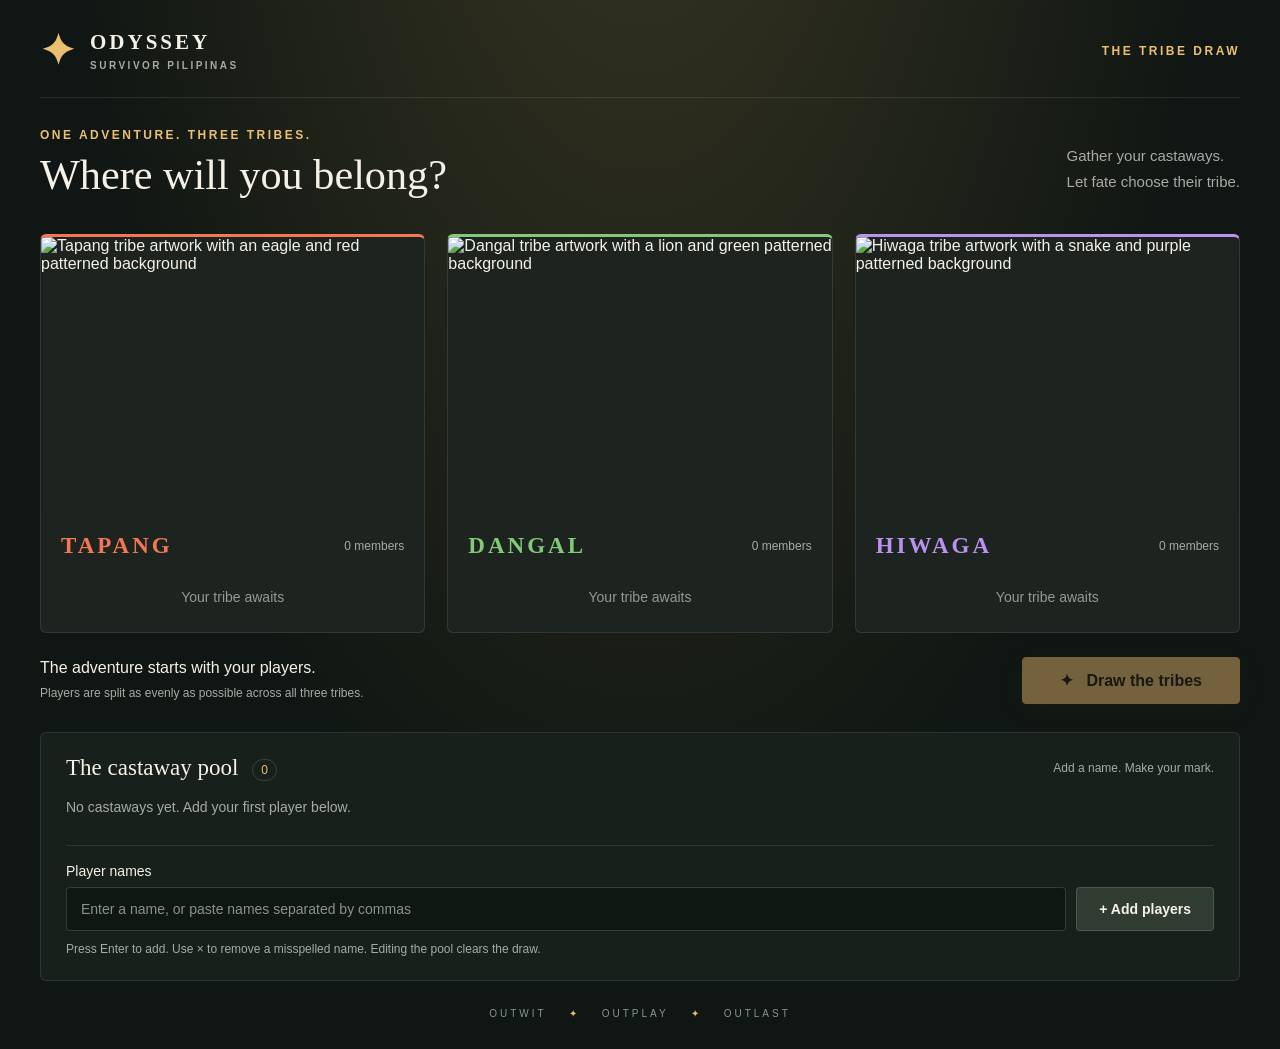
==== index.html @ 2c4ef394 "Add animated tribe allocator" ====
<!doctype html>
<html lang="en"><head><meta charset="utf-8"><meta name="viewport" content="width=device-width,initial-scale=1"><title>Odyssey • Tribe Draw</title><meta name="description" content="Gather your castaways and randomly draw three balanced Survivor tribes."><link rel="icon" href="data:image/svg+xml,%3Csvg xmlns='http://www.w3.org/2000/svg' viewBox='0 0 32 32'%3E%3Cpath fill='%23eabd66' d='m16 0 4 12 12 4-12 4-4 12-4-12L0 16l12-4z'/%3E%3C/svg%3E"><link rel="stylesheet" href="style.css"></head>
<body><main><header><div class="brand"><span class="compass">✦</span><div>ODYSSEY <span>SURVIVOR PILIPINAS</span></div></div><span class="edition">THE TRIBE DRAW</span></header>
<section class="intro"><div><p class="eyebrow">ONE ADVENTURE. THREE TRIBES.</p><h1>Where will you belong?</h1></div><p>Gather your castaways.<br>Let fate choose their tribe.</p></section>
<section class="tribes" aria-label="Tribes">
<article class="tribe tapang"><div class="art"><img src="assets/Tapang.jpg" alt="Tapang tribe artwork with an eagle and red patterned background"></div><div class="tribe-title"><h2>TAPANG</h2><span class="count" id="count-0">0 members</span></div><ol id="team-0"></ol><p class="empty">Your tribe awaits</p></article>
<article class="tribe dangal"><div class="art"><img src="assets/Dangal.jpg" alt="Dangal tribe artwork with a lion and green patterned background"></div><div class="tribe-title"><h2>DANGAL</h2><span class="count" id="count-1">0 members</span></div><ol id="team-1"></ol><p class="empty">Your tribe awaits</p></article>
<article class="tribe hiwaga"><div class="art"><img src="assets/Hiwaga.jpg" alt="Hiwaga tribe artwork with a snake and purple patterned background"></div><div class="tribe-title"><h2>HIWAGA</h2><span class="count" id="count-2">0 members</span></div><ol id="team-2"></ol><p class="empty">Your tribe awaits</p></article>
</section>
<section class="draw-bar"><div><p id="status" role="status" aria-live="polite">The adventure starts with your players.</p><small id="balance">Players are split as evenly as possible across all three tribes.</small></div><button id="draw" class="gold" disabled><span>✦</span> Draw the tribes</button></section>
<section class="pool"><div class="pool-heading"><h2>The castaway pool <span id="pool-count">0</span></h2><span>Add a name. Make your mark.</span></div><div id="players" aria-label="Player pool"><p class="pool-empty">No castaways yet. Add your first player below.</p></div><form id="entry"><label for="name">Player names</label><div class="entry-row"><input id="name" autocomplete="off" placeholder="Enter a name, or paste names separated by commas" maxlength="10000"><button type="submit" id="add">+ Add players</button></div><small>Press Enter to add. Use × to remove a misspelled name. Editing the pool clears the draw.</small></form></section>
<footer>OUTWIT <span>✦</span> OUTPLAY <span>✦</span> OUTLAST</footer></main><div id="sparks" aria-hidden="true"></div><script src="app.js"></script></body></html>
---- style.css ----
:root{color-scheme:dark;--gold:#ebbf70;--muted:#a9aaa3;--line:#ffffff18}*{box-sizing:border-box}body{margin:0;background:radial-gradient(ellipse at 50% -35%,#3a3823 0,transparent 65%),#101613;color:#f5f1e6;font-family:Segoe UI,Arial,sans-serif}main{max-width:1280px;margin:auto;padding:26px 40px}header{display:flex;align-items:center;justify-content:space-between;border-bottom:1px solid var(--line);padding-bottom:22px}.brand{display:flex;align-items:center;gap:12px;font-family:Georgia,serif;font-weight:bold;letter-spacing:3px;font-size:21px}.brand span:not(.compass){display:block;font-family:Segoe UI,sans-serif;font-size:10px;letter-spacing:2.5px;margin-top:5px;color:var(--muted)}.compass{font-size:42px;color:var(--gold)}.edition,.eyebrow{font-size:12px;letter-spacing:2.5px;color:var(--gold);font-weight:600}.intro{display:flex;align-items:center;justify-content:space-between;padding:30px 0 25px}.intro h1{font:normal clamp(28px,3.3vw,44px)/1.15 Georgia,serif;margin:9px 0}.intro>p{color:var(--muted);font-size:15px;line-height:1.7}.eyebrow{margin:0}.tribes{display:grid;grid-template-columns:repeat(3,minmax(0,1fr));gap:22px}.tribe{--accent:#f47754;background:#1d2420;border:1px solid var(--line);border-top:3px solid var(--accent);border-radius:6px;overflow:hidden;transition:box-shadow .3s}.dangal{--accent:#82ca78}.hiwaga{--accent:#ba93ee}.art{height:255px;overflow:hidden;position:relative}.art img{display:block;width:100%;height:auto}.art:after{content:"";position:absolute;inset:0;background:linear-gradient(transparent 70%,#1d2420)}.tribe-title{display:flex;justify-content:space-between;align-items:center;padding:16px 20px 4px;gap:8px}.tribe h2{font-family:Georgia,serif;letter-spacing:3px;font-size:23px;margin:0;color:var(--accent)}.count{font-size:12px;color:var(--muted);white-space:nowrap}.tribe ol{list-style:none;margin:0;padding:10px 20px;counter-reset:member}.tribe li{counter-increment:member;padding:10px 0;border-bottom:1px solid var(--line);font-size:16px;overflow-wrap:anywhere;animation:reveal .5s ease-out}.tribe li:before{content:counter(member,decimal-leading-zero);font-size:11px;color:var(--accent);margin-right:12px}.empty{text-align:center;color:#929a92;font-size:14px;margin:6px 0 27px}.tribe ol:not(:empty)+.empty{display:none}.draw-bar{display:flex;align-items:center;justify-content:space-between;gap:20px;padding:24px 0 28px}.draw-bar p{margin:0 0 6px;font-size:16px}.draw-bar small,form small{color:var(--muted);font-size:12px;line-height:1.5}button{font:600 14px Segoe UI,sans-serif;cursor:pointer;border:1px solid #ffffff25;border-radius:4px;padding:13px 22px;color:#f5f1e6;background:#303b32;transition:filter .2s,transform .2s}button:hover:not(:disabled){filter:brightness(1.16);transform:translateY(-1px)}button:disabled{opacity:.45;cursor:not-allowed}.gold{background:var(--gold);color:#211b0f;border-color:var(--gold);font-size:16px;min-width:218px;box-shadow:0 5px 24px #eabd6610}.gold span{margin-right:9px}.pool{border:1px solid var(--line);background:#18201b;border-radius:6px;padding:22px 25px}.pool-heading{display:flex;justify-content:space-between;align-items:center;gap:12px}.pool h2{font:normal 23px Georgia,serif;margin:0}.pool h2 span{display:inline-block;vertical-align:middle;font:12px Segoe UI,sans-serif;padding:3px 8px;border:1px solid #ffffff25;border-radius:20px;margin-left:8px;color:var(--gold)}.pool-heading>span{font-size:12px;color:var(--muted)}#players{display:flex;flex-wrap:wrap;gap:8px;padding:18px 0;min-height:64px}.pool-empty{font-size:14px;color:var(--muted);margin:0}.chip{display:inline-flex;align-items:center;gap:12px;background:#273329;border:1px solid #ffffff15;border-radius:4px;padding:5px 7px 5px 12px;max-width:100%;overflow-wrap:anywhere;font-size:14px}.chip button{border:none;background:transparent;padding:2px 6px;font-size:20px;color:#b8c0b9}form{border-top:1px solid var(--line);padding-top:17px}label{display:block;font-size:14px;margin-bottom:8px}.entry-row{display:flex;gap:10px;margin-bottom:8px}input{flex:1;min-width:0;background:#0f1712;border:1px solid #ffffff28;border-radius:4px;font:16px Segoe UI,sans-serif;color:white;padding:12px 14px}input::placeholder{color:#88948b;font-size:14px}:focus-visible{outline:2px solid var(--gold);outline-offset:3px}footer{display:flex;justify-content:center;gap:22px;padding:27px 0 4px;font-size:10px;letter-spacing:3px;color:#8a958c}footer span{color:var(--gold)}.active-tribe{box-shadow:0 0 32px color-mix(in srgb,var(--accent) 40%,transparent)}#sparks{position:fixed;inset:0;pointer-events:none;overflow:hidden}.spark{position:absolute;top:-20px;width:6px;height:12px;animation:fall 1.9s ease-in forwards}@keyframes reveal{from{opacity:0;transform:translateY(-12px)}to{opacity:1;transform:translateY(0)}}@keyframes fall{to{transform:translateY(105vh) rotate(650deg);opacity:0}}@media(min-width:1100px){.art{height:280px}}@media(max-width:750px){main{padding:20px}.tribes{gap:10px}.art{height:180px}.tribe-title{padding:12px 10px 4px;display:block}.tribe h2{font-size:19px}.count{display:block;margin-top:5px}.tribe ol{padding:10px}.intro>p,.edition{display:none}.draw-bar{align-items:stretch;flex-direction:column}.pool-heading>span{display:none}.pool{padding:18px}.entry-row{flex-direction:column}}@media(max-width:480px){.tribes{grid-template-columns:1fr}.art{height:250px}.art img{margin-top:-5%}.tribe-title{display:flex}.tribe ol:empty{padding:3px}.empty{margin:8px 0 18px}.intro{padding:25px 0}.brand{font-size:18px}}@media(prefers-reduced-motion:reduce){*,*:before,*:after{animation:none!important;transition:none!important}}
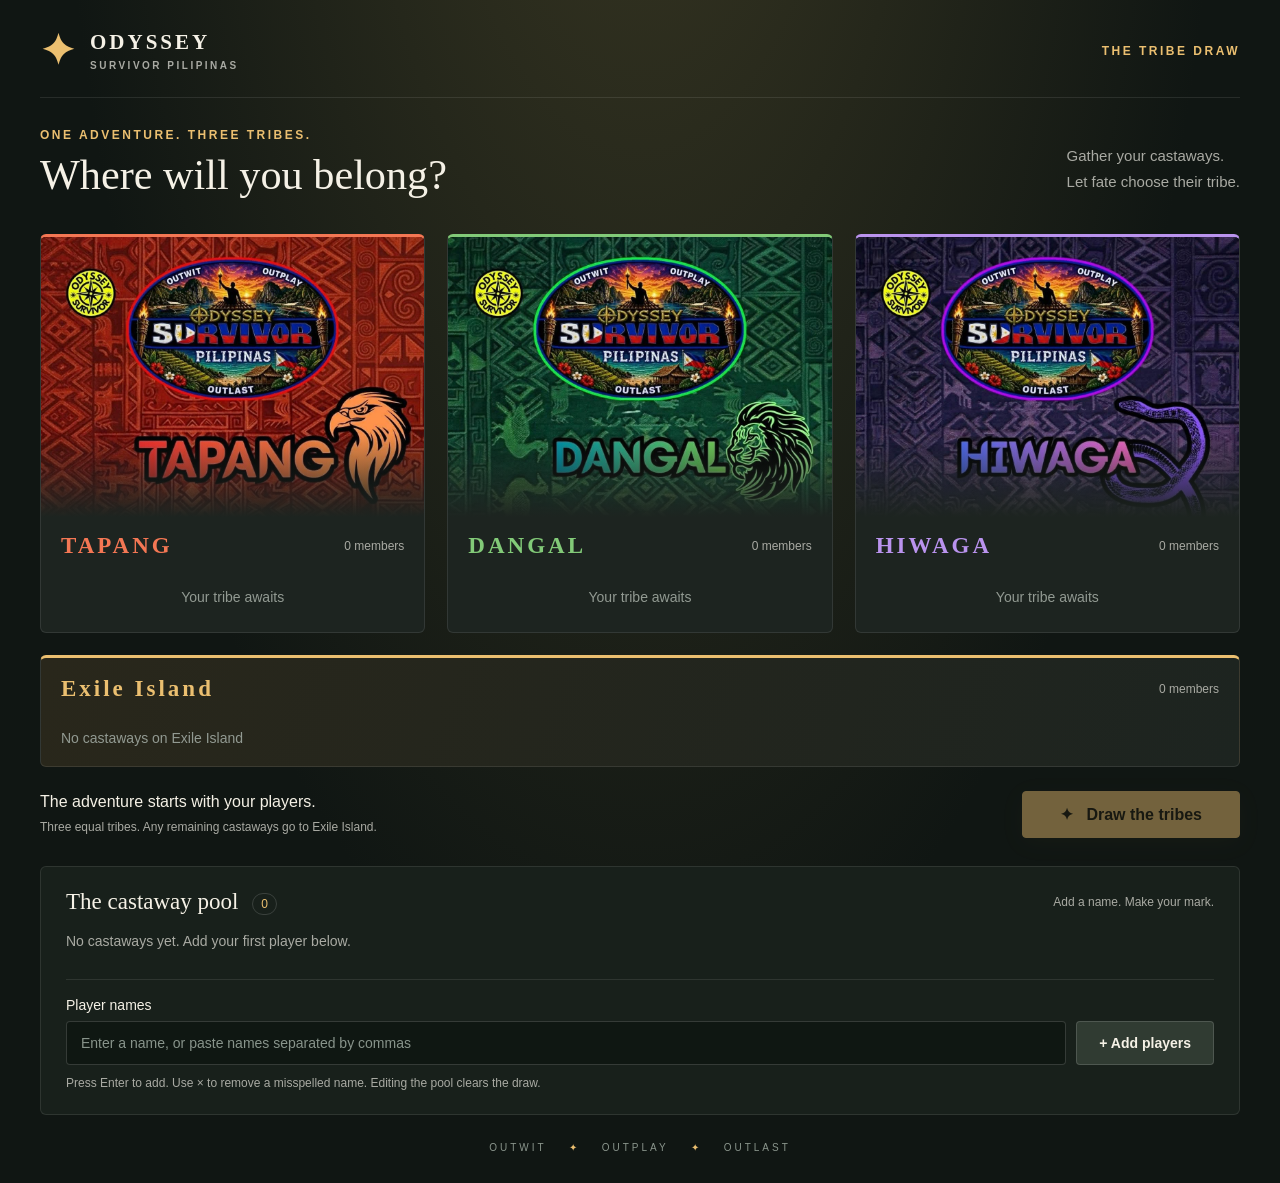
==== commit 68c3e639: "Keep tribes equal and send remaining players to Exile Island" ====
--- a/index.html
+++ b/index.html
@@ -7,6 +7,8 @@
 <article class="tribe dangal"><div class="art"><img src="assets/Dangal.jpg" alt="Dangal tribe artwork with a lion and green patterned background"></div><div class="tribe-title"><h2>DANGAL</h2><span class="count" id="count-1">0 members</span></div><ol id="team-1"></ol><p class="empty">Your tribe awaits</p></article>
 <article class="tribe hiwaga"><div class="art"><img src="assets/Hiwaga.jpg" alt="Hiwaga tribe artwork with a snake and purple patterned background"></div><div class="tribe-title"><h2>HIWAGA</h2><span class="count" id="count-2">0 members</span></div><ol id="team-2"></ol><p class="empty">Your tribe awaits</p></article>
 </section>
-<section class="draw-bar"><div><p id="status" role="status" aria-live="polite">The adventure starts with your players.</p><small id="balance">Players are split as evenly as possible across all three tribes.</small></div><button id="draw" class="gold" disabled><span>✦</span> Draw the tribes</button></section>
+<section class="tribe exile" aria-label="Exile Island"><div class="tribe-title"><h2>Exile Island</h2><span class="count" id="count-3">0 members</span></div><ol id="team-3"></ol><p class="empty">No castaways on Exile Island</p></section>
+<section class="draw-bar"><div><p id="status" role="status" aria-live="polite">The adventure starts with your players.</p><small id="balance">Three equal tribes. Any remaining castaways go to Exile Island.</small></div><button id="draw" class="gold" disabled><span>✦</span> Draw the tribes</button></section>
 <section class="pool"><div class="pool-heading"><h2>The castaway pool <span id="pool-count">0</span></h2><span>Add a name. Make your mark.</span></div><div id="players" aria-label="Player pool"><p class="pool-empty">No castaways yet. Add your first player below.</p></div><form id="entry"><label for="name">Player names</label><div class="entry-row"><input id="name" autocomplete="off" placeholder="Enter a name, or paste names separated by commas" maxlength="10000"><button type="submit" id="add">+ Add players</button></div><small>Press Enter to add. Use × to remove a misspelled name. Editing the pool clears the draw.</small></form></section>
 <footer>OUTWIT <span>✦</span> OUTPLAY <span>✦</span> OUTLAST</footer></main><div id="sparks" aria-hidden="true"></div><script src="app.js"></script></body></html>
+
--- a/style.css
+++ b/style.css
@@ -1 +1,2 @@
 :root{color-scheme:dark;--gold:#ebbf70;--muted:#a9aaa3;--line:#ffffff18}*{box-sizing:border-box}body{margin:0;background:radial-gradient(ellipse at 50% -35%,#3a3823 0,transparent 65%),#101613;color:#f5f1e6;font-family:Segoe UI,Arial,sans-serif}main{max-width:1280px;margin:auto;padding:26px 40px}header{display:flex;align-items:center;justify-content:space-between;border-bottom:1px solid var(--line);padding-bottom:22px}.brand{display:flex;align-items:center;gap:12px;font-family:Georgia,serif;font-weight:bold;letter-spacing:3px;font-size:21px}.brand span:not(.compass){display:block;font-family:Segoe UI,sans-serif;font-size:10px;letter-spacing:2.5px;margin-top:5px;color:var(--muted)}.compass{font-size:42px;color:var(--gold)}.edition,.eyebrow{font-size:12px;letter-spacing:2.5px;color:var(--gold);font-weight:600}.intro{display:flex;align-items:center;justify-content:space-between;padding:30px 0 25px}.intro h1{font:normal clamp(28px,3.3vw,44px)/1.15 Georgia,serif;margin:9px 0}.intro>p{color:var(--muted);font-size:15px;line-height:1.7}.eyebrow{margin:0}.tribes{display:grid;grid-template-columns:repeat(3,minmax(0,1fr));gap:22px}.tribe{--accent:#f47754;background:#1d2420;border:1px solid var(--line);border-top:3px solid var(--accent);border-radius:6px;overflow:hidden;transition:box-shadow .3s}.dangal{--accent:#82ca78}.hiwaga{--accent:#ba93ee}.art{height:255px;overflow:hidden;position:relative}.art img{display:block;width:100%;height:auto}.art:after{content:"";position:absolute;inset:0;background:linear-gradient(transparent 70%,#1d2420)}.tribe-title{display:flex;justify-content:space-between;align-items:center;padding:16px 20px 4px;gap:8px}.tribe h2{font-family:Georgia,serif;letter-spacing:3px;font-size:23px;margin:0;color:var(--accent)}.count{font-size:12px;color:var(--muted);white-space:nowrap}.tribe ol{list-style:none;margin:0;padding:10px 20px;counter-reset:member}.tribe li{counter-increment:member;padding:10px 0;border-bottom:1px solid var(--line);font-size:16px;overflow-wrap:anywhere;animation:reveal .5s ease-out}.tribe li:before{content:counter(member,decimal-leading-zero);font-size:11px;color:var(--accent);margin-right:12px}.empty{text-align:center;color:#929a92;font-size:14px;margin:6px 0 27px}.tribe ol:not(:empty)+.empty{display:none}.draw-bar{display:flex;align-items:center;justify-content:space-between;gap:20px;padding:24px 0 28px}.draw-bar p{margin:0 0 6px;font-size:16px}.draw-bar small,form small{color:var(--muted);font-size:12px;line-height:1.5}button{font:600 14px Segoe UI,sans-serif;cursor:pointer;border:1px solid #ffffff25;border-radius:4px;padding:13px 22px;color:#f5f1e6;background:#303b32;transition:filter .2s,transform .2s}button:hover:not(:disabled){filter:brightness(1.16);transform:translateY(-1px)}button:disabled{opacity:.45;cursor:not-allowed}.gold{background:var(--gold);color:#211b0f;border-color:var(--gold);font-size:16px;min-width:218px;box-shadow:0 5px 24px #eabd6610}.gold span{margin-right:9px}.pool{border:1px solid var(--line);background:#18201b;border-radius:6px;padding:22px 25px}.pool-heading{display:flex;justify-content:space-between;align-items:center;gap:12px}.pool h2{font:normal 23px Georgia,serif;margin:0}.pool h2 span{display:inline-block;vertical-align:middle;font:12px Segoe UI,sans-serif;padding:3px 8px;border:1px solid #ffffff25;border-radius:20px;margin-left:8px;color:var(--gold)}.pool-heading>span{font-size:12px;color:var(--muted)}#players{display:flex;flex-wrap:wrap;gap:8px;padding:18px 0;min-height:64px}.pool-empty{font-size:14px;color:var(--muted);margin:0}.chip{display:inline-flex;align-items:center;gap:12px;background:#273329;border:1px solid #ffffff15;border-radius:4px;padding:5px 7px 5px 12px;max-width:100%;overflow-wrap:anywhere;font-size:14px}.chip button{border:none;background:transparent;padding:2px 6px;font-size:20px;color:#b8c0b9}form{border-top:1px solid var(--line);padding-top:17px}label{display:block;font-size:14px;margin-bottom:8px}.entry-row{display:flex;gap:10px;margin-bottom:8px}input{flex:1;min-width:0;background:#0f1712;border:1px solid #ffffff28;border-radius:4px;font:16px Segoe UI,sans-serif;color:white;padding:12px 14px}input::placeholder{color:#88948b;font-size:14px}:focus-visible{outline:2px solid var(--gold);outline-offset:3px}footer{display:flex;justify-content:center;gap:22px;padding:27px 0 4px;font-size:10px;letter-spacing:3px;color:#8a958c}footer span{color:var(--gold)}.active-tribe{box-shadow:0 0 32px color-mix(in srgb,var(--accent) 40%,transparent)}#sparks{position:fixed;inset:0;pointer-events:none;overflow:hidden}.spark{position:absolute;top:-20px;width:6px;height:12px;animation:fall 1.9s ease-in forwards}@keyframes reveal{from{opacity:0;transform:translateY(-12px)}to{opacity:1;transform:translateY(0)}}@keyframes fall{to{transform:translateY(105vh) rotate(650deg);opacity:0}}@media(min-width:1100px){.art{height:280px}}@media(max-width:750px){main{padding:20px}.tribes{gap:10px}.art{height:180px}.tribe-title{padding:12px 10px 4px;display:block}.tribe h2{font-size:19px}.count{display:block;margin-top:5px}.tribe ol{padding:10px}.intro>p,.edition{display:none}.draw-bar{align-items:stretch;flex-direction:column}.pool-heading>span{display:none}.pool{padding:18px}.entry-row{flex-direction:column}}@media(max-width:480px){.tribes{grid-template-columns:1fr}.art{height:250px}.art img{margin-top:-5%}.tribe-title{display:flex}.tribe ol:empty{padding:3px}.empty{margin:8px 0 18px}.intro{padding:25px 0}.brand{font-size:18px}}@media(prefers-reduced-motion:reduce){*,*:before,*:after{animation:none!important;transition:none!important}}
+.exile{--accent:var(--gold);margin-top:22px;background:linear-gradient(110deg,#29271b,#1d2420)}.exile .tribe-title{padding-top:18px}.exile .empty{text-align:left;margin:4px 20px 20px}.exile ol:not(:empty){padding-bottom:20px}
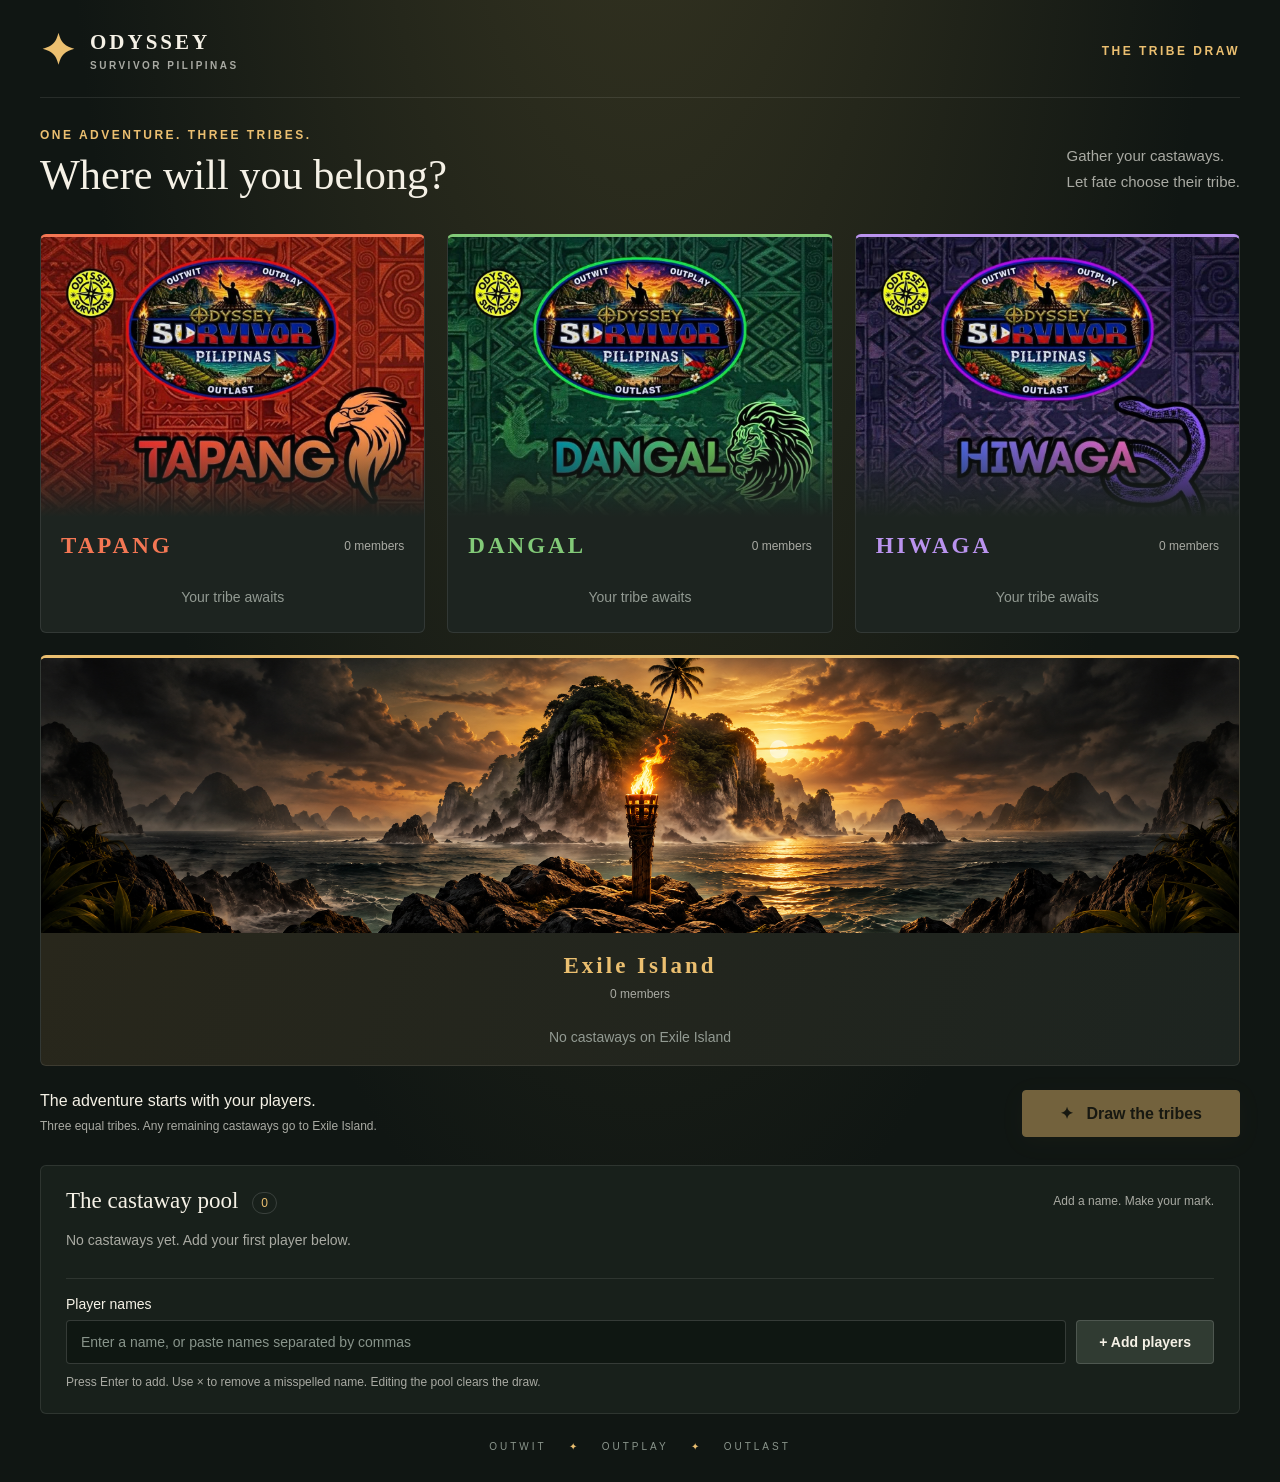
==== commit 5a982aab: "Center Exile Island text and display island banner" ====
--- a/index.html
+++ b/index.html
@@ -7,8 +7,9 @@
 <article class="tribe dangal"><div class="art"><img src="assets/Dangal.jpg" alt="Dangal tribe artwork with a lion and green patterned background"></div><div class="tribe-title"><h2>DANGAL</h2><span class="count" id="count-1">0 members</span></div><ol id="team-1"></ol><p class="empty">Your tribe awaits</p></article>
 <article class="tribe hiwaga"><div class="art"><img src="assets/Hiwaga.jpg" alt="Hiwaga tribe artwork with a snake and purple patterned background"></div><div class="tribe-title"><h2>HIWAGA</h2><span class="count" id="count-2">0 members</span></div><ol id="team-2"></ol><p class="empty">Your tribe awaits</p></article>
 </section>
-<section class="tribe exile" aria-label="Exile Island"><div class="tribe-title"><h2>Exile Island</h2><span class="count" id="count-3">0 members</span></div><ol id="team-3"></ol><p class="empty">No castaways on Exile Island</p></section>
+<section class="tribe exile" aria-label="Exile Island"><img class="exile-art" src="assets/Exile-Island.png" alt="A solitary torch and remote tropical island at an amber sunset, framed by gold geometric patterns"><div class="tribe-title"><h2>Exile Island</h2><span class="count" id="count-3">0 members</span></div><ol id="team-3"></ol><p class="empty">No castaways on Exile Island</p></section>
 <section class="draw-bar"><div><p id="status" role="status" aria-live="polite">The adventure starts with your players.</p><small id="balance">Three equal tribes. Any remaining castaways go to Exile Island.</small></div><button id="draw" class="gold" disabled><span>✦</span> Draw the tribes</button></section>
 <section class="pool"><div class="pool-heading"><h2>The castaway pool <span id="pool-count">0</span></h2><span>Add a name. Make your mark.</span></div><div id="players" aria-label="Player pool"><p class="pool-empty">No castaways yet. Add your first player below.</p></div><form id="entry"><label for="name">Player names</label><div class="entry-row"><input id="name" autocomplete="off" placeholder="Enter a name, or paste names separated by commas" maxlength="10000"><button type="submit" id="add">+ Add players</button></div><small>Press Enter to add. Use × to remove a misspelled name. Editing the pool clears the draw.</small></form></section>
 <footer>OUTWIT <span>✦</span> OUTPLAY <span>✦</span> OUTLAST</footer></main><div id="sparks" aria-hidden="true"></div><script src="app.js"></script></body></html>
 
+
--- a/style.css
+++ b/style.css
@@ -1,2 +1,3 @@
 :root{color-scheme:dark;--gold:#ebbf70;--muted:#a9aaa3;--line:#ffffff18}*{box-sizing:border-box}body{margin:0;background:radial-gradient(ellipse at 50% -35%,#3a3823 0,transparent 65%),#101613;color:#f5f1e6;font-family:Segoe UI,Arial,sans-serif}main{max-width:1280px;margin:auto;padding:26px 40px}header{display:flex;align-items:center;justify-content:space-between;border-bottom:1px solid var(--line);padding-bottom:22px}.brand{display:flex;align-items:center;gap:12px;font-family:Georgia,serif;font-weight:bold;letter-spacing:3px;font-size:21px}.brand span:not(.compass){display:block;font-family:Segoe UI,sans-serif;font-size:10px;letter-spacing:2.5px;margin-top:5px;color:var(--muted)}.compass{font-size:42px;color:var(--gold)}.edition,.eyebrow{font-size:12px;letter-spacing:2.5px;color:var(--gold);font-weight:600}.intro{display:flex;align-items:center;justify-content:space-between;padding:30px 0 25px}.intro h1{font:normal clamp(28px,3.3vw,44px)/1.15 Georgia,serif;margin:9px 0}.intro>p{color:var(--muted);font-size:15px;line-height:1.7}.eyebrow{margin:0}.tribes{display:grid;grid-template-columns:repeat(3,minmax(0,1fr));gap:22px}.tribe{--accent:#f47754;background:#1d2420;border:1px solid var(--line);border-top:3px solid var(--accent);border-radius:6px;overflow:hidden;transition:box-shadow .3s}.dangal{--accent:#82ca78}.hiwaga{--accent:#ba93ee}.art{height:255px;overflow:hidden;position:relative}.art img{display:block;width:100%;height:auto}.art:after{content:"";position:absolute;inset:0;background:linear-gradient(transparent 70%,#1d2420)}.tribe-title{display:flex;justify-content:space-between;align-items:center;padding:16px 20px 4px;gap:8px}.tribe h2{font-family:Georgia,serif;letter-spacing:3px;font-size:23px;margin:0;color:var(--accent)}.count{font-size:12px;color:var(--muted);white-space:nowrap}.tribe ol{list-style:none;margin:0;padding:10px 20px;counter-reset:member}.tribe li{counter-increment:member;padding:10px 0;border-bottom:1px solid var(--line);font-size:16px;overflow-wrap:anywhere;animation:reveal .5s ease-out}.tribe li:before{content:counter(member,decimal-leading-zero);font-size:11px;color:var(--accent);margin-right:12px}.empty{text-align:center;color:#929a92;font-size:14px;margin:6px 0 27px}.tribe ol:not(:empty)+.empty{display:none}.draw-bar{display:flex;align-items:center;justify-content:space-between;gap:20px;padding:24px 0 28px}.draw-bar p{margin:0 0 6px;font-size:16px}.draw-bar small,form small{color:var(--muted);font-size:12px;line-height:1.5}button{font:600 14px Segoe UI,sans-serif;cursor:pointer;border:1px solid #ffffff25;border-radius:4px;padding:13px 22px;color:#f5f1e6;background:#303b32;transition:filter .2s,transform .2s}button:hover:not(:disabled){filter:brightness(1.16);transform:translateY(-1px)}button:disabled{opacity:.45;cursor:not-allowed}.gold{background:var(--gold);color:#211b0f;border-color:var(--gold);font-size:16px;min-width:218px;box-shadow:0 5px 24px #eabd6610}.gold span{margin-right:9px}.pool{border:1px solid var(--line);background:#18201b;border-radius:6px;padding:22px 25px}.pool-heading{display:flex;justify-content:space-between;align-items:center;gap:12px}.pool h2{font:normal 23px Georgia,serif;margin:0}.pool h2 span{display:inline-block;vertical-align:middle;font:12px Segoe UI,sans-serif;padding:3px 8px;border:1px solid #ffffff25;border-radius:20px;margin-left:8px;color:var(--gold)}.pool-heading>span{font-size:12px;color:var(--muted)}#players{display:flex;flex-wrap:wrap;gap:8px;padding:18px 0;min-height:64px}.pool-empty{font-size:14px;color:var(--muted);margin:0}.chip{display:inline-flex;align-items:center;gap:12px;background:#273329;border:1px solid #ffffff15;border-radius:4px;padding:5px 7px 5px 12px;max-width:100%;overflow-wrap:anywhere;font-size:14px}.chip button{border:none;background:transparent;padding:2px 6px;font-size:20px;color:#b8c0b9}form{border-top:1px solid var(--line);padding-top:17px}label{display:block;font-size:14px;margin-bottom:8px}.entry-row{display:flex;gap:10px;margin-bottom:8px}input{flex:1;min-width:0;background:#0f1712;border:1px solid #ffffff28;border-radius:4px;font:16px Segoe UI,sans-serif;color:white;padding:12px 14px}input::placeholder{color:#88948b;font-size:14px}:focus-visible{outline:2px solid var(--gold);outline-offset:3px}footer{display:flex;justify-content:center;gap:22px;padding:27px 0 4px;font-size:10px;letter-spacing:3px;color:#8a958c}footer span{color:var(--gold)}.active-tribe{box-shadow:0 0 32px color-mix(in srgb,var(--accent) 40%,transparent)}#sparks{position:fixed;inset:0;pointer-events:none;overflow:hidden}.spark{position:absolute;top:-20px;width:6px;height:12px;animation:fall 1.9s ease-in forwards}@keyframes reveal{from{opacity:0;transform:translateY(-12px)}to{opacity:1;transform:translateY(0)}}@keyframes fall{to{transform:translateY(105vh) rotate(650deg);opacity:0}}@media(min-width:1100px){.art{height:280px}}@media(max-width:750px){main{padding:20px}.tribes{gap:10px}.art{height:180px}.tribe-title{padding:12px 10px 4px;display:block}.tribe h2{font-size:19px}.count{display:block;margin-top:5px}.tribe ol{padding:10px}.intro>p,.edition{display:none}.draw-bar{align-items:stretch;flex-direction:column}.pool-heading>span{display:none}.pool{padding:18px}.entry-row{flex-direction:column}}@media(max-width:480px){.tribes{grid-template-columns:1fr}.art{height:250px}.art img{margin-top:-5%}.tribe-title{display:flex}.tribe ol:empty{padding:3px}.empty{margin:8px 0 18px}.intro{padding:25px 0}.brand{font-size:18px}}@media(prefers-reduced-motion:reduce){*,*:before,*:after{animation:none!important;transition:none!important}}
 .exile{--accent:var(--gold);margin-top:22px;background:linear-gradient(110deg,#29271b,#1d2420)}.exile .tribe-title{padding-top:18px}.exile .empty{text-align:left;margin:4px 20px 20px}.exile ol:not(:empty){padding-bottom:20px}
+.exile{text-align:center}.exile-art{display:block;width:100%;height:clamp(130px,23vw,275px);object-fit:cover;object-position:center}.exile .tribe-title{display:flex;flex-direction:column;justify-content:center;gap:8px;padding:20px 20px 4px}.exile .empty{text-align:center}.exile li{text-align:center}.exile .count{margin-top:0}
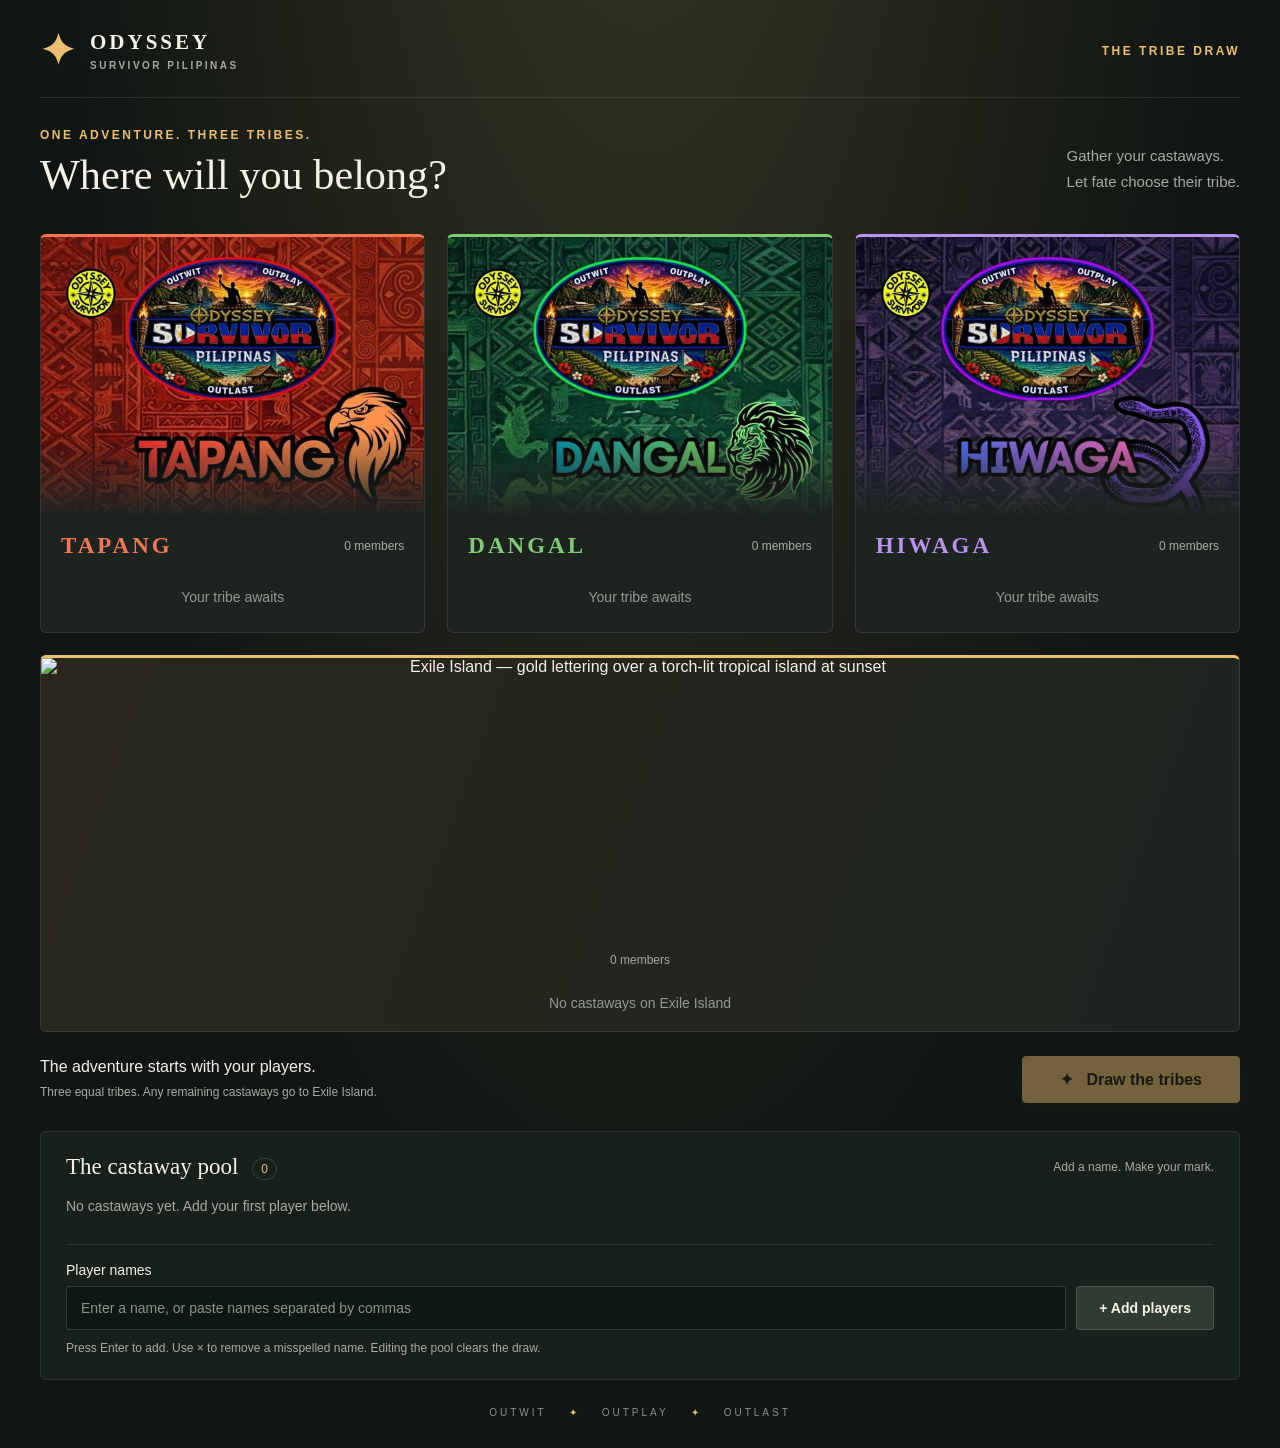
==== commit 06346d94: "Add files via upload" ====
--- a/index.html
+++ b/index.html
@@ -1,5 +1,5 @@
 <!doctype html>
-<html lang="en"><head><meta charset="utf-8"><meta name="viewport" content="width=device-width,initial-scale=1"><title>Odyssey • Tribe Draw</title><meta name="description" content="Gather your castaways and randomly draw three balanced Survivor tribes."><link rel="icon" href="data:image/svg+xml,%3Csvg xmlns='http://www.w3.org/2000/svg' viewBox='0 0 32 32'%3E%3Cpath fill='%23eabd66' d='m16 0 4 12 12 4-12 4-4 12-4-12L0 16l12-4z'/%3E%3C/svg%3E"><link rel="stylesheet" href="style.css"></head>
+<html lang="en"><head><meta charset="utf-8"><meta name="viewport" content="width=device-width,initial-scale=1"><title>Odyssey • Tribe Draw</title><meta name="description" content="Gather your castaways and randomly draw three balanced Survivor tribes."><link rel="icon" href="data:image/svg+xml,%3Csvg xmlns='http://www.w3.org/2000/svg' viewBox='0 0 32 32'%3E%3Cpath fill='%23eabd66' d='m16 0 4 12 12 4-12 4-4 12-4-12L0 16l12-4z'/%3E%3C/svg%3E"><link rel="stylesheet" href="style.css?v=exile-art-1"></head>
 <body><main><header><div class="brand"><span class="compass">✦</span><div>ODYSSEY <span>SURVIVOR PILIPINAS</span></div></div><span class="edition">THE TRIBE DRAW</span></header>
 <section class="intro"><div><p class="eyebrow">ONE ADVENTURE. THREE TRIBES.</p><h1>Where will you belong?</h1></div><p>Gather your castaways.<br>Let fate choose their tribe.</p></section>
 <section class="tribes" aria-label="Tribes">
@@ -7,9 +7,11 @@
 <article class="tribe dangal"><div class="art"><img src="assets/Dangal.jpg" alt="Dangal tribe artwork with a lion and green patterned background"></div><div class="tribe-title"><h2>DANGAL</h2><span class="count" id="count-1">0 members</span></div><ol id="team-1"></ol><p class="empty">Your tribe awaits</p></article>
 <article class="tribe hiwaga"><div class="art"><img src="assets/Hiwaga.jpg" alt="Hiwaga tribe artwork with a snake and purple patterned background"></div><div class="tribe-title"><h2>HIWAGA</h2><span class="count" id="count-2">0 members</span></div><ol id="team-2"></ol><p class="empty">Your tribe awaits</p></article>
 </section>
-<section class="tribe exile" aria-label="Exile Island"><img class="exile-art" src="assets/Exile-Island.png" alt="A solitary torch and remote tropical island at an amber sunset, framed by gold geometric patterns"><div class="tribe-title"><h2>Exile Island</h2><span class="count" id="count-3">0 members</span></div><ol id="team-3"></ol><p class="empty">No castaways on Exile Island</p></section>
+<section class="tribe exile" aria-label="Exile Island"><img class="exile-art" src="assets/Exile-Island-titled.png" alt="Exile Island — gold lettering over a torch-lit tropical island at sunset"><div class="tribe-title"><span class="count" id="count-3">0 members</span></div><ol id="team-3"></ol><p class="empty">No castaways on Exile Island</p></section>
 <section class="draw-bar"><div><p id="status" role="status" aria-live="polite">The adventure starts with your players.</p><small id="balance">Three equal tribes. Any remaining castaways go to Exile Island.</small></div><button id="draw" class="gold" disabled><span>✦</span> Draw the tribes</button></section>
 <section class="pool"><div class="pool-heading"><h2>The castaway pool <span id="pool-count">0</span></h2><span>Add a name. Make your mark.</span></div><div id="players" aria-label="Player pool"><p class="pool-empty">No castaways yet. Add your first player below.</p></div><form id="entry"><label for="name">Player names</label><div class="entry-row"><input id="name" autocomplete="off" placeholder="Enter a name, or paste names separated by commas" maxlength="10000"><button type="submit" id="add">+ Add players</button></div><small>Press Enter to add. Use × to remove a misspelled name. Editing the pool clears the draw.</small></form></section>
 <footer>OUTWIT <span>✦</span> OUTPLAY <span>✦</span> OUTLAST</footer></main><div id="sparks" aria-hidden="true"></div><script src="app.js"></script></body></html>
 
 
+
+
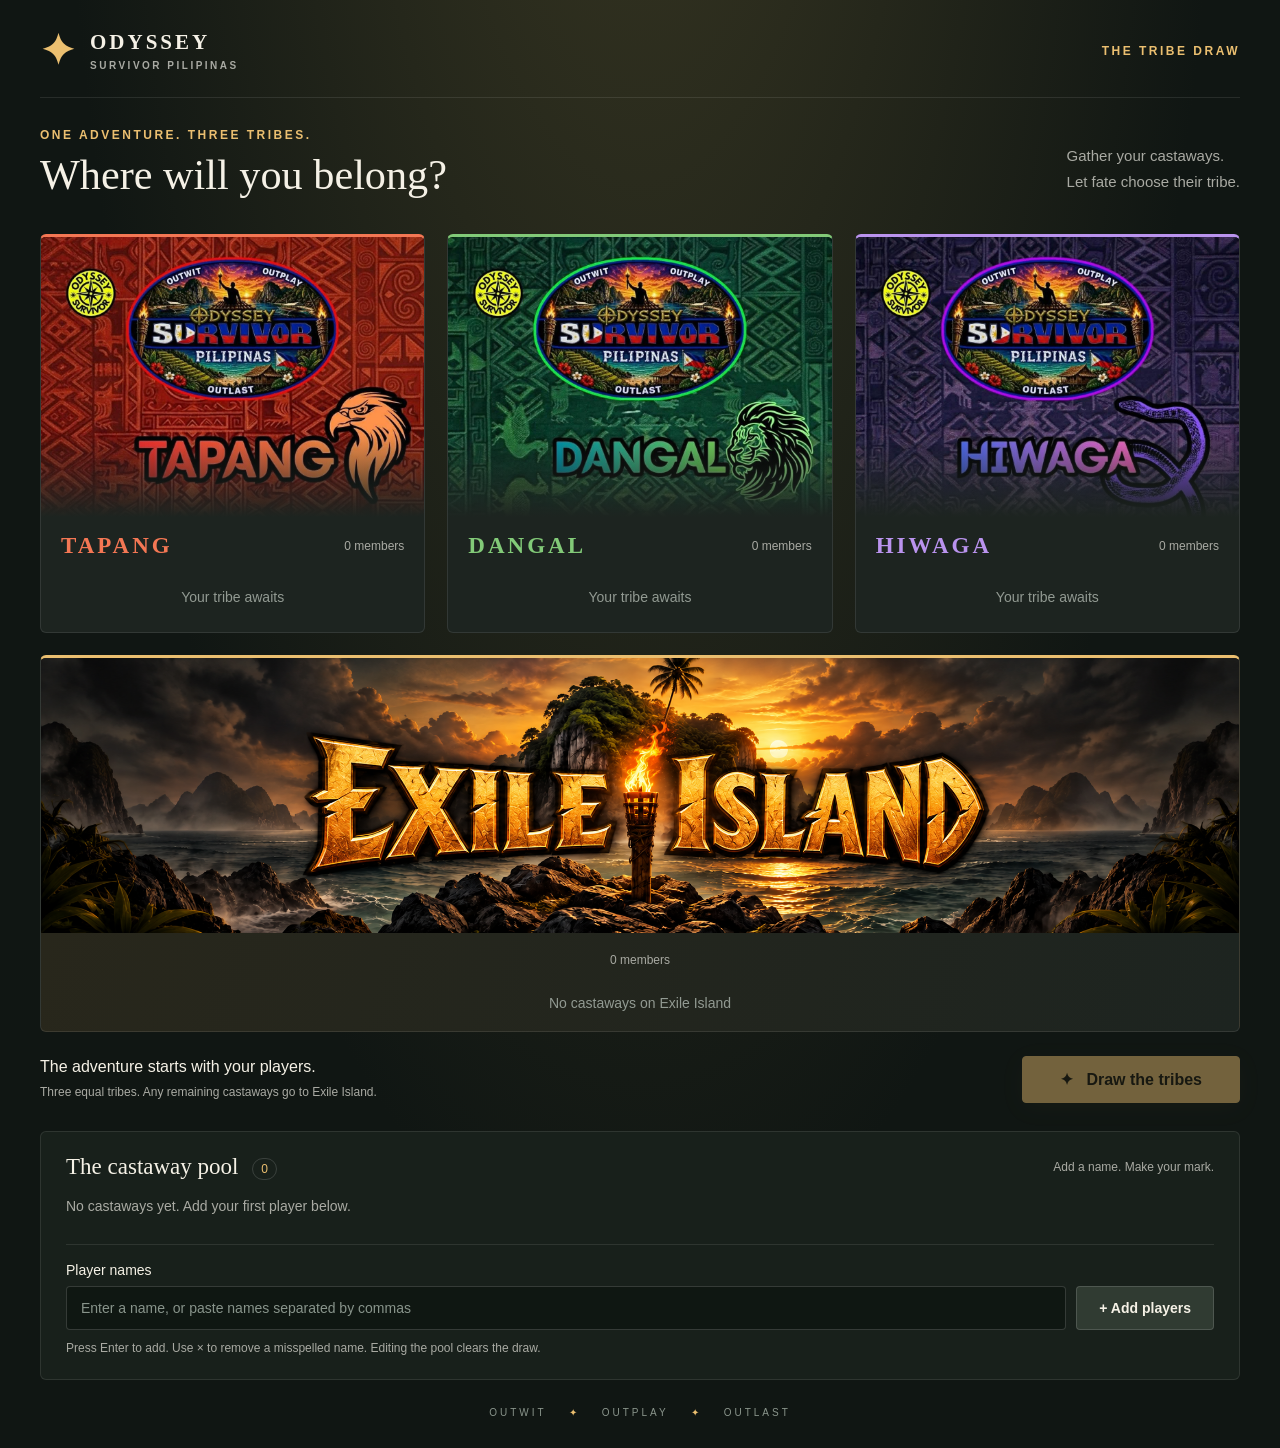
==== commit a41beb53: "Add files via upload" ====
--- a/index.html
+++ b/index.html
@@ -8,7 +8,7 @@
 <article class="tribe hiwaga"><div class="art"><img src="assets/Hiwaga.jpg" alt="Hiwaga tribe artwork with a snake and purple patterned background"></div><div class="tribe-title"><h2>HIWAGA</h2><span class="count" id="count-2">0 members</span></div><ol id="team-2"></ol><p class="empty">Your tribe awaits</p></article>
 </section>
 <section class="tribe exile" aria-label="Exile Island"><img class="exile-art" src="assets/Exile-Island-titled.png" alt="Exile Island — gold lettering over a torch-lit tropical island at sunset"><div class="tribe-title"><span class="count" id="count-3">0 members</span></div><ol id="team-3"></ol><p class="empty">No castaways on Exile Island</p></section>
-<section class="draw-bar"><div><p id="status" role="status" aria-live="polite">The adventure starts with your players.</p><small id="balance">Three equal tribes. Any remaining castaways go to Exile Island.</small></div><button id="draw" class="gold" disabled><span>✦</span> Draw the tribes</button></section>
+<section class="draw-bar"><div><p id="status" role="status" aria-live="polite">The adventure starts with your players.</p><small id="balance">Three equal tribes. Any remaining castaways go to Exile Island.</small></div><button id="draw" class="gold" disabled><span>✦</span> Draw the tribes</button></section><audio id="draw-music" preload="auto" src="assets/Huling-Gawa.mp3"></audio>
 <section class="pool"><div class="pool-heading"><h2>The castaway pool <span id="pool-count">0</span></h2><span>Add a name. Make your mark.</span></div><div id="players" aria-label="Player pool"><p class="pool-empty">No castaways yet. Add your first player below.</p></div><form id="entry"><label for="name">Player names</label><div class="entry-row"><input id="name" autocomplete="off" placeholder="Enter a name, or paste names separated by commas" maxlength="10000"><button type="submit" id="add">+ Add players</button></div><small>Press Enter to add. Use × to remove a misspelled name. Editing the pool clears the draw.</small></form></section>
 <footer>OUTWIT <span>✦</span> OUTPLAY <span>✦</span> OUTLAST</footer></main><div id="sparks" aria-hidden="true"></div><script src="app.js"></script></body></html>
 
--- a/style.css
+++ b/style.css
@@ -1,3 +1,4 @@
 :root{color-scheme:dark;--gold:#ebbf70;--muted:#a9aaa3;--line:#ffffff18}*{box-sizing:border-box}body{margin:0;background:radial-gradient(ellipse at 50% -35%,#3a3823 0,transparent 65%),#101613;color:#f5f1e6;font-family:Segoe UI,Arial,sans-serif}main{max-width:1280px;margin:auto;padding:26px 40px}header{display:flex;align-items:center;justify-content:space-between;border-bottom:1px solid var(--line);padding-bottom:22px}.brand{display:flex;align-items:center;gap:12px;font-family:Georgia,serif;font-weight:bold;letter-spacing:3px;font-size:21px}.brand span:not(.compass){display:block;font-family:Segoe UI,sans-serif;font-size:10px;letter-spacing:2.5px;margin-top:5px;color:var(--muted)}.compass{font-size:42px;color:var(--gold)}.edition,.eyebrow{font-size:12px;letter-spacing:2.5px;color:var(--gold);font-weight:600}.intro{display:flex;align-items:center;justify-content:space-between;padding:30px 0 25px}.intro h1{font:normal clamp(28px,3.3vw,44px)/1.15 Georgia,serif;margin:9px 0}.intro>p{color:var(--muted);font-size:15px;line-height:1.7}.eyebrow{margin:0}.tribes{display:grid;grid-template-columns:repeat(3,minmax(0,1fr));gap:22px}.tribe{--accent:#f47754;background:#1d2420;border:1px solid var(--line);border-top:3px solid var(--accent);border-radius:6px;overflow:hidden;transition:box-shadow .3s}.dangal{--accent:#82ca78}.hiwaga{--accent:#ba93ee}.art{height:255px;overflow:hidden;position:relative}.art img{display:block;width:100%;height:auto}.art:after{content:"";position:absolute;inset:0;background:linear-gradient(transparent 70%,#1d2420)}.tribe-title{display:flex;justify-content:space-between;align-items:center;padding:16px 20px 4px;gap:8px}.tribe h2{font-family:Georgia,serif;letter-spacing:3px;font-size:23px;margin:0;color:var(--accent)}.count{font-size:12px;color:var(--muted);white-space:nowrap}.tribe ol{list-style:none;margin:0;padding:10px 20px;counter-reset:member}.tribe li{counter-increment:member;padding:10px 0;border-bottom:1px solid var(--line);font-size:16px;overflow-wrap:anywhere;animation:reveal .5s ease-out}.tribe li:before{content:counter(member,decimal-leading-zero);font-size:11px;color:var(--accent);margin-right:12px}.empty{text-align:center;color:#929a92;font-size:14px;margin:6px 0 27px}.tribe ol:not(:empty)+.empty{display:none}.draw-bar{display:flex;align-items:center;justify-content:space-between;gap:20px;padding:24px 0 28px}.draw-bar p{margin:0 0 6px;font-size:16px}.draw-bar small,form small{color:var(--muted);font-size:12px;line-height:1.5}button{font:600 14px Segoe UI,sans-serif;cursor:pointer;border:1px solid #ffffff25;border-radius:4px;padding:13px 22px;color:#f5f1e6;background:#303b32;transition:filter .2s,transform .2s}button:hover:not(:disabled){filter:brightness(1.16);transform:translateY(-1px)}button:disabled{opacity:.45;cursor:not-allowed}.gold{background:var(--gold);color:#211b0f;border-color:var(--gold);font-size:16px;min-width:218px;box-shadow:0 5px 24px #eabd6610}.gold span{margin-right:9px}.pool{border:1px solid var(--line);background:#18201b;border-radius:6px;padding:22px 25px}.pool-heading{display:flex;justify-content:space-between;align-items:center;gap:12px}.pool h2{font:normal 23px Georgia,serif;margin:0}.pool h2 span{display:inline-block;vertical-align:middle;font:12px Segoe UI,sans-serif;padding:3px 8px;border:1px solid #ffffff25;border-radius:20px;margin-left:8px;color:var(--gold)}.pool-heading>span{font-size:12px;color:var(--muted)}#players{display:flex;flex-wrap:wrap;gap:8px;padding:18px 0;min-height:64px}.pool-empty{font-size:14px;color:var(--muted);margin:0}.chip{display:inline-flex;align-items:center;gap:12px;background:#273329;border:1px solid #ffffff15;border-radius:4px;padding:5px 7px 5px 12px;max-width:100%;overflow-wrap:anywhere;font-size:14px}.chip button{border:none;background:transparent;padding:2px 6px;font-size:20px;color:#b8c0b9}form{border-top:1px solid var(--line);padding-top:17px}label{display:block;font-size:14px;margin-bottom:8px}.entry-row{display:flex;gap:10px;margin-bottom:8px}input{flex:1;min-width:0;background:#0f1712;border:1px solid #ffffff28;border-radius:4px;font:16px Segoe UI,sans-serif;color:white;padding:12px 14px}input::placeholder{color:#88948b;font-size:14px}:focus-visible{outline:2px solid var(--gold);outline-offset:3px}footer{display:flex;justify-content:center;gap:22px;padding:27px 0 4px;font-size:10px;letter-spacing:3px;color:#8a958c}footer span{color:var(--gold)}.active-tribe{box-shadow:0 0 32px color-mix(in srgb,var(--accent) 40%,transparent)}#sparks{position:fixed;inset:0;pointer-events:none;overflow:hidden}.spark{position:absolute;top:-20px;width:6px;height:12px;animation:fall 1.9s ease-in forwards}@keyframes reveal{from{opacity:0;transform:translateY(-12px)}to{opacity:1;transform:translateY(0)}}@keyframes fall{to{transform:translateY(105vh) rotate(650deg);opacity:0}}@media(min-width:1100px){.art{height:280px}}@media(max-width:750px){main{padding:20px}.tribes{gap:10px}.art{height:180px}.tribe-title{padding:12px 10px 4px;display:block}.tribe h2{font-size:19px}.count{display:block;margin-top:5px}.tribe ol{padding:10px}.intro>p,.edition{display:none}.draw-bar{align-items:stretch;flex-direction:column}.pool-heading>span{display:none}.pool{padding:18px}.entry-row{flex-direction:column}}@media(max-width:480px){.tribes{grid-template-columns:1fr}.art{height:250px}.art img{margin-top:-5%}.tribe-title{display:flex}.tribe ol:empty{padding:3px}.empty{margin:8px 0 18px}.intro{padding:25px 0}.brand{font-size:18px}}@media(prefers-reduced-motion:reduce){*,*:before,*:after{animation:none!important;transition:none!important}}
 .exile{--accent:var(--gold);margin-top:22px;background:linear-gradient(110deg,#29271b,#1d2420)}.exile .tribe-title{padding-top:18px}.exile .empty{text-align:left;margin:4px 20px 20px}.exile ol:not(:empty){padding-bottom:20px}
-.exile{text-align:center}.exile-art{display:block;width:100%;height:clamp(130px,23vw,275px);object-fit:cover;object-position:center}.exile .tribe-title{display:flex;flex-direction:column;justify-content:center;gap:8px;padding:20px 20px 4px}.exile .empty{text-align:center}.exile li{text-align:center}.exile .count{margin-top:0}
+.exile{text-align:center}.exile-art{display:block;width:100%;height:clamp(130px,23vw,275px);object-fit:cover;object-position:center}.exile .tribe-title{display:flex;flex-direction:column;justify-content:center;gap:8px;padding:20px 20px 4px}.exile .empty{text-align:center}.exile li{text-align:center}.exile .count{margin-top:0}
+.drawing{animation:tribePulse 1.1s ease-in-out infinite alternate}.drawing .art img,.drawing .exile-art{filter:saturate(1.35) brightness(1.12)}.drawing .tribe-title,.drawing ol{opacity:.35}@keyframes tribePulse{from{box-shadow:0 0 8px color-mix(in srgb,var(--accent) 10%,transparent)}to{box-shadow:0 0 34px color-mix(in srgb,var(--accent) 65%,transparent)}}
